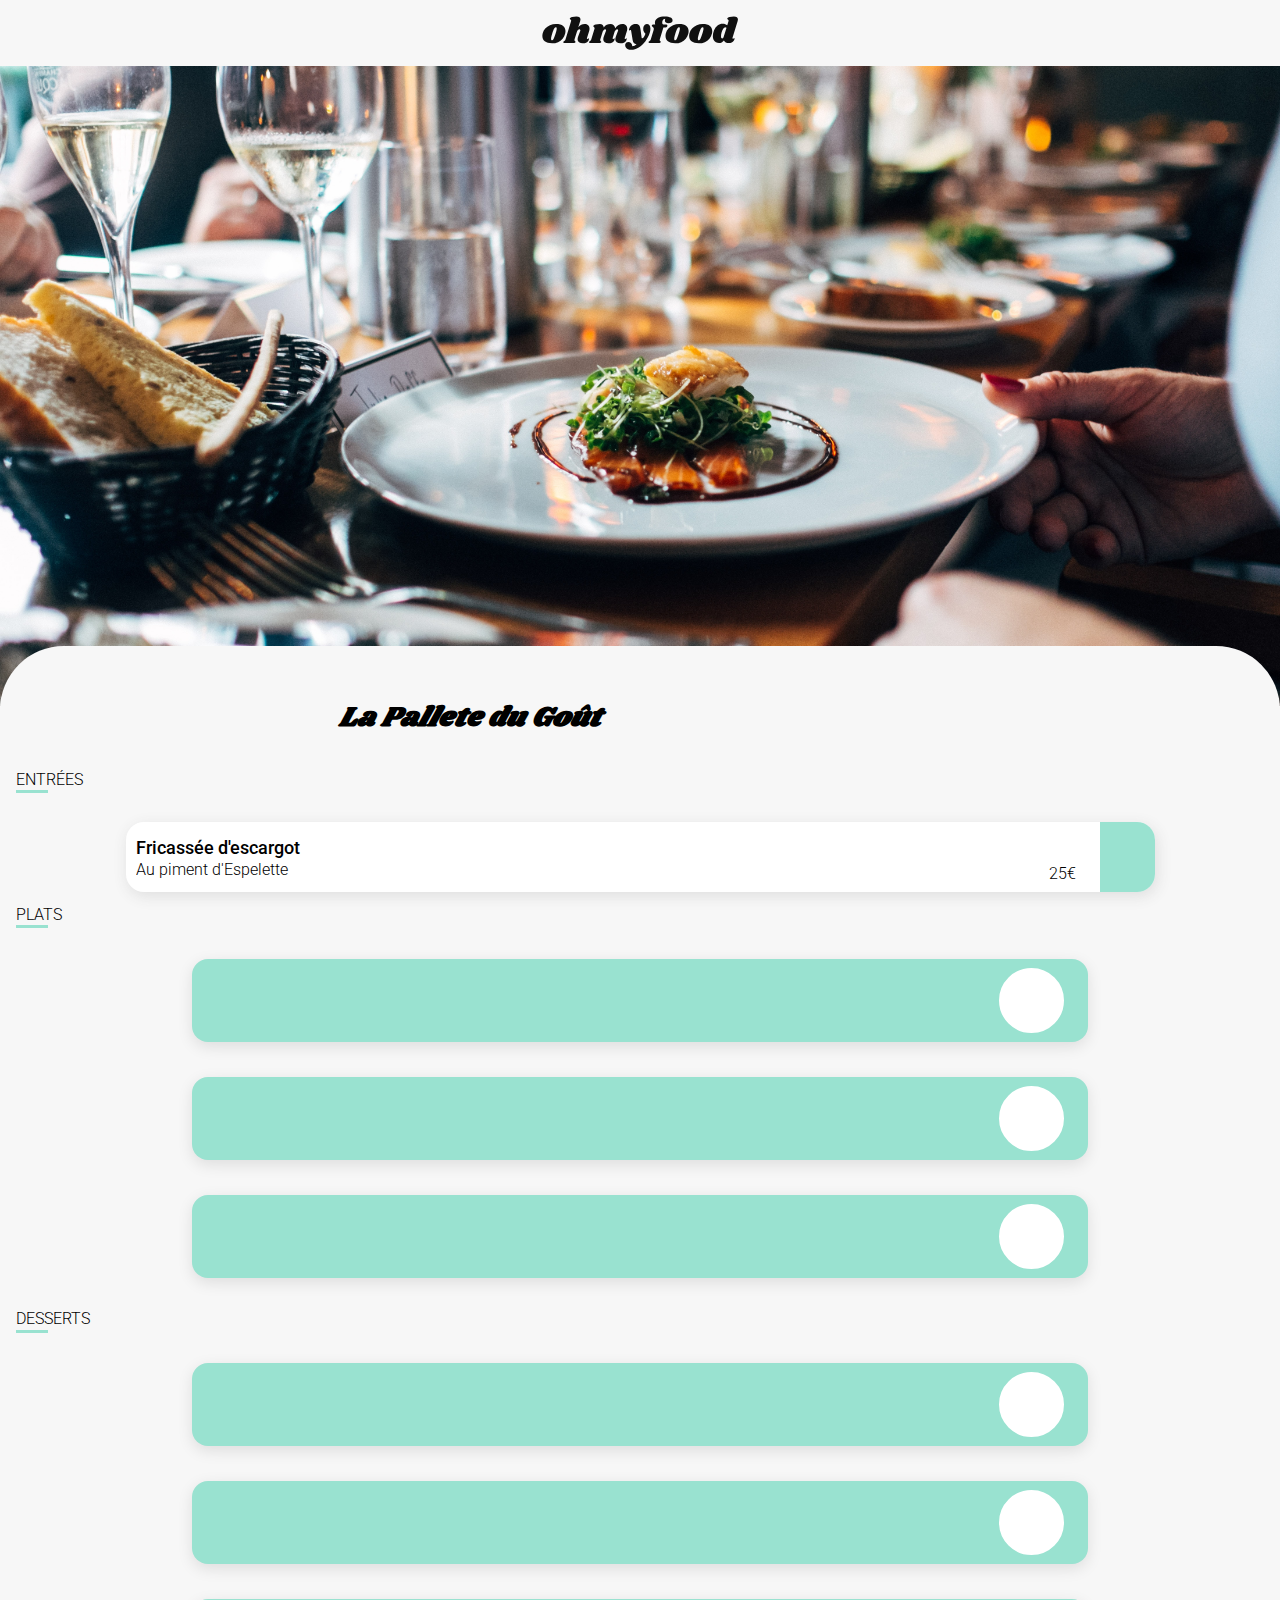
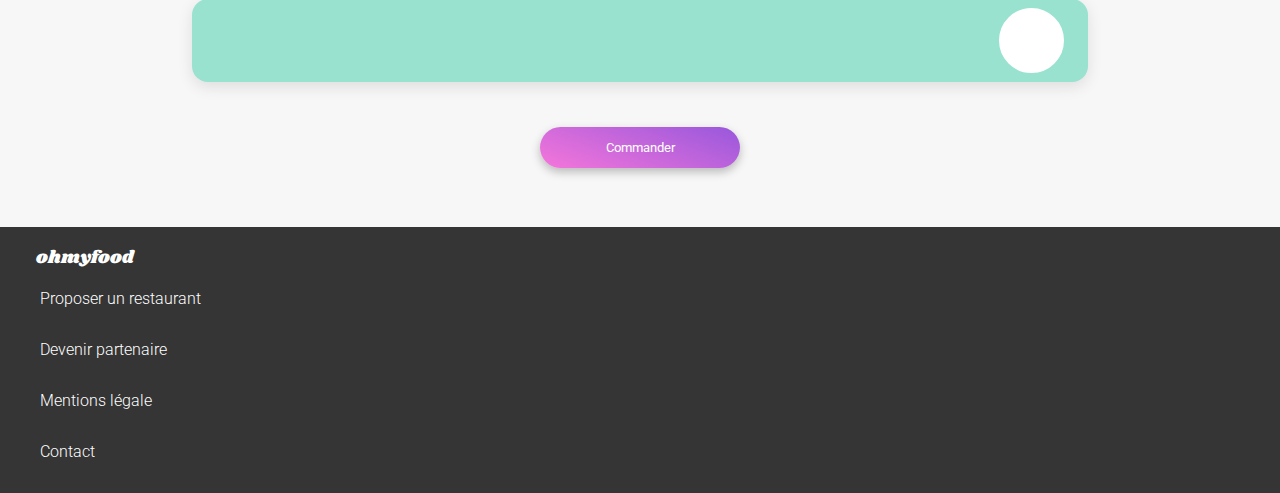
==== Menu-La_Pallete_du_Goût.html @ 1143755c "Ajout aniamtion carte restaurant Version2" ====
<!DOCTYPE html>
<html lang="fr">
<head>
    <meta charset="UTF-8">
    <meta http-equiv="X-UA-Compatible" content="IE=edge">
    <meta name="viewport" content="width=device-width, initial-scale=1.0">  <!--Voir utilisation font awesome svg ou link ? + chnager la couleur d'un svg-->
    <link rel="stylesheet" href="Css/style_restaurants.css">
    <link rel="stylesheet" href="https://cdnjs.cloudflare.com/ajax/libs/font-awesome/6.2.1/css/all.min.css" integrity="sha512-MV7K8+y+gLIBoVD59lQIYicR65iaqukzvf/nwasF0nqhPay5w/9lJmVM2hMDcnK1OnMGCdVK+iQrJ7lzPJQd1w==" crossorigin="anonymous" referrerpolicy="no-referrer" />

    <title>OhMyFood-Menu</title>
</head>
<body>
    <header>
        <div class="header">
        <a href="Index.html">
        <i class="fa-solid fa-arrow-left"></i>
        </a>
        <div class="header__imglogo center__align__items">
        <img src="Images/logo/ohmyfood@2x.svg" alt="logo ohmyfood">
        </div>
        </div>
    </header>
    <div class="background"><img src="Images/restaurants/jay-wennington-N_Y88TWmGwA-unsplash.jpg" alt="La palette du goût"></div>
    <main>
        <div class="title">
        <h1>La Pallete du Goût</h1>
        <i class="fa-solid fa-heart"></i>
        </div>
        <h2>ENTRÉES</h2>
  
                <div class="menu__btn">
                    <div class="menu__text">
                      <h3 class="menu__food">Fricassée d'escargot</h3>
                      <p class="menu__description">Au piment d'Espelette</p>
                    </div>
                    <p class="menu__price">25€</p>
                    <div class="menu__check">
                      <i class="fas fa-check-circle check__ico" aria-hidden="true"></i>
                    </div>
                  </div>
          
        
               
        <div><h2>PLATS</h2>
        <div class="center__align__items">
            <div class="container__2"><i class="fa-solid fa-check"></i> </div>
                 <div class="container__title"><h3>Filet de bœuf aux herbes</h3>
                     <div class="container__texte">
                      <p>Accompagné de sa ribambelle de légumes</p>
                      <p><b>40€</b></p>
                     </div>
                 </div>
             </div>
             <div class="center__align__items">
                <div class="container__2"><i class="fa-solid fa-check"></i> </div>
                     <div class="container__title"><h3>Parmentier de queue de bœuf</h3>
                         <div class="container__texte">
                          <p>À la truffe noire sur sa purée de panais</p>
                          <p><b>35€</b></p>
                         </div>
                     </div>
                 </div>
                 <div class="center__align__items">
                    <div class="container__2"><i class="fa-solid fa-check"></i> </div>
                         <div class="container__title"><h3>Filet de turbot</h3>
                             <div class="container__texte">
                              <p>Aux agrumes</p>
                              <p><b>44€</b></p>
                             </div>
                         </div>
                     </div>
                    </div>
        <div><h2>DESSERTS</h2>
        <div class="center__align__items">
            <div class="container__2"><i class="fa-solid fa-check"></i> </div>
                 <div class="container__title"><h3>Paris-Brest</h3>
                     <div class="container__texte">
                      <p>Revisité</p>
                      <p><b>18€</b></p>
                     </div>
                 </div>
             </div>
             <div class="center__align__items">
                <div class="container__2"><i class="fa-solid fa-check"></i> </div>
                     <div class="container__title"><h3>Macaron au chocolat d'exception </h3>
                         <div class="container__texte">
                          <p>Et glace à la vanille de Madagascar</p>
                          <p><b>22€</b></p>
                         </div>
                     </div>
                 </div>
                 <div class="center__align__items">
                    <div class="container__2"><i class="fa-solid fa-check"></i> </div>
                         <div class="container__title"><h3>Mousse au chocolat </h3>
                             <div class="container__texte">
                              <p>Au piment d'Espelette et à la truffe noire</p>
                              <p><b>23€</b></p>
                             </div>
                         </div>
                     </div>
                    </div>
            <div class="center__align__items">
            <button><a class="Réservezlemenu__button" href="#">Commander</a></button>
            </div>
        </div>
    </main>
    <footer class="footer">
      <a href="Index.html"><h3>ohmyfood</h3></a>
                <ul class="footer__ul">
                    <li class="footer__ul__li"><a href="#"><i class="fa-solid fa-utensils"></i><p>Proposer un restaurant</p></a></li>
                    <li class="footer__ul__li"><a href="#"><i class="fa -solid fa-handshake-angle"></i> <p>Devenir partenaire</p></a></li>
                    <li class="footer__ul__li"><a href="#"><p>Mentions légale</p></a></li>
                    <li class="footer__ul__li"><a href="mailto:joqchimsamuel@gmail.com"><p>Contact</p></a></li>  <!--Ajouter link page Contact-->
                </ul>          
    </footer>
</body>
</html>
---- Css/style_restaurants.css ----
@import url('https://fonts.googleapis.com/css2?family=Roboto:wght@300;500;700&display=swap');
@import url('https://fonts.googleapis.com/css2?family=Shrikhand&display=swap');

h1{
    font-family: 'Shrikhand';
    font-style: italic;
    font-size: 28px;
}
h2{
    font-family: 'Roboto';  
    font-weight: 300;
    font-size:1em;
    margin-left: 1em;
}
h2::after{
    content: "";
    display: block;
    background-color: #99E2D0;
    width: 2rem;
    height: 3px;
    margin-top: 0.1em;
    
}
h3{
    font-family: 'Roboto';
    font-size: 18px;
    font-weight: 500;
}
p{
    font-family: 'Roboto';  
    font-weight: 300;
}
.center__align__items{
    display: flex;
    align-items: center;
    justify-content: center;
}

/*Mobil*/

body{
    display: flex;
    flex-direction: column;
    background-color: #F7F7F7;
    margin: 0px;
    min-height: 100vh;
}

/*Header*/
.header{
   display: flex;
   align-items: center;
   justify-content: center;
    box-shadow: 0px 2px 4px 0px rgba(0, 0, 0, 0.15);
}
.header a{
    font-size: 25px;
    position: absolute;
    top: 22px;
    left:20px;
}

.header__imglogo{ /*Ajout width justify-content ne fonctionne plus */
    padding: 1em;
    position: relative;
    z-index: auto;
}

/*Main*/

.background img{
    width: 100%;
    aspect-ratio: 4/2;
    object-fit: cover;
}
main{
    display: flex;
    flex-direction: column;
    flex-wrap: wrap;
    background-color: #F7F7F7;
    border-radius: 4em;
    padding-top: 2em;
    margin-top: -4em;
}

 .title{
    display: flex;
    align-items: center;
    justify-content: space-evenly;
    
 }
 .container__2{
    display: flex;
    align-items: center;
    justify-content: flex-end;
    position:absolute;
    background-color:#99E2D0;
    box-shadow: 0px 4.011494159698486px 15.043103218078613px 0px rgba(0, 0, 0, 0.1);
    width:70%;
    height: 83px;
    border-radius: 1em;
}
.container__2 i{
    border: solid white;
    background-color: white;
    color: #99E2D0;
    border-radius: 100px;
    margin-right: 1.5em;
}
 .container{
    width: 70%;
    display: flex;
    justify-content: flex-start;
    align-items: center;
    margin-top: 1em;
    background-color: white;
    box-shadow: 0px 4.011494159698486px 15.043103218078613px 0px rgba(0, 0, 0, 0.1);
    border-radius: 1em;
    padding-left: 1em;
    transition: width 10s;
 }
 .container:hover{
    width: 70%;
 }

.animation{
    display: flex;

}
 .conatainer__2 p{
    position: absolute;
    justify-content: flex-end;
    left: 80%;
    top: 604px;
    color: white;
    border-radius: 100px;
    background-color: blue;
    font-size: 2em;
}
.fa-check{
    color: white;
    background-color: #99E2D0;
    border-radius: 0 1em 1em 0;
    padding: 1.85em;
}
 .container__texte{
    display: flex;
    flex-direction: column;
    justify-content: space-around;
    flex: 1;
    
    white-space: nowrap;
    text-overflow: ellipsis;
    overflow: hidden;
 }
 .container__title h3{
    margin-bottom: 0.5em; 
 }
 .container__title p{
    margin-top: 0px;
    text-overflow: ellipsis;
    white-space: nowrap;
    overflow: hidden;
 }
.container__texte b{
    font-weight: 500;
    margin-left: 10em;
}



.menu__btn {
    width: 80%;
    height: 70px;
    margin-left: auto;
    margin-right: auto;
    display: flex;
    justify-content: flex-start;
    align-items: center;
    margin-top: 15px;
    padding-left: 5px;
    background-color: #ffff;
    border-radius: 18px;
    overflow: hidden;
    box-shadow: 2px 4px 15px #dedede;
    transition: 600ms ease-in-out;

}
.menu__text {
    display: flex;
    flex-direction: column;
    justify-content: space-around;
    flex: 1;
    padding: 5px;
    white-space: nowrap;
    text-overflow: ellipsis;
    overflow: hidden;
}
.menu__food {
    display: block;
    white-space: nowrap;
    overflow: hidden;
    text-overflow: ellipsis;
    margin-bottom: 0;
    margin-top: 2px;
}
.menu__description {
    display: block;
    white-space: nowrap;
    overflow: hidden;
    text-overflow: ellipsis;
    margin-bottom: 0;
    margin-top: 2px;
}
.menu__price {
    display: flex;
    align-items: flex-end;
    justify-content: center;
    height: 90%;
    padding-bottom: 10px;
}
.menu__check{
    width: 10%;
    height: 100%;
    display: flex;
    align-items: center;
    justify-content: center;
    background-color:#99E2D0;
    color: white;
    font-size: 1.5em;
    margin-right: -2em;
    margin-left: 1em;
    transition-duration: 1500ms;
}
.menu__btn:hover .menu__check {
    margin-right: 0em;
    visibility: visible;
}
/*buton*/
button{    
    background: linear-gradient(200.64deg, #9356DC -5.2%, #FF79DA 110.74%);
    box-shadow: 0px 4px 10px rgba(0, 0, 0, 0.25);
    border-radius: 25px;
    border: none;
    padding: 1em ;
    width: 15em;
    margin-top:2em;
    margin-bottom: 2em;
}
 button a{
    text-decoration: none;
    font-family: 'Roboto';
    color: white;
}
 button:hover{
    background: linear-gradient(200.64deg, #9256dcd2 -5.2%, #ff79d9d1 110.74%);
    transform: scale(0.95 ,0.95);
    box-shadow: 0px 4px 10px rgb(0 0 0);
    opacity: 0.5;
    transition-duration: 1s;
}

.test{
    margin-top: 1em;
}



/*Footer*/
.footer{
    margin-top: 2em;
    background-color:#353535;
    display: flex;
    flex-wrap: wrap;
    flex-direction: column;
}
.footer h3{
    font-family: 'Shrikhand';
    color:white;
    margin-left: 2em;
}
footer a{
    text-decoration: none;
    color: white;
    display: flex;
    align-items: center;
}
.footer__ul{
    margin-top: -1rem;
   
}
.footer__ul__li{
    color: white;
    list-style: none;
   
}
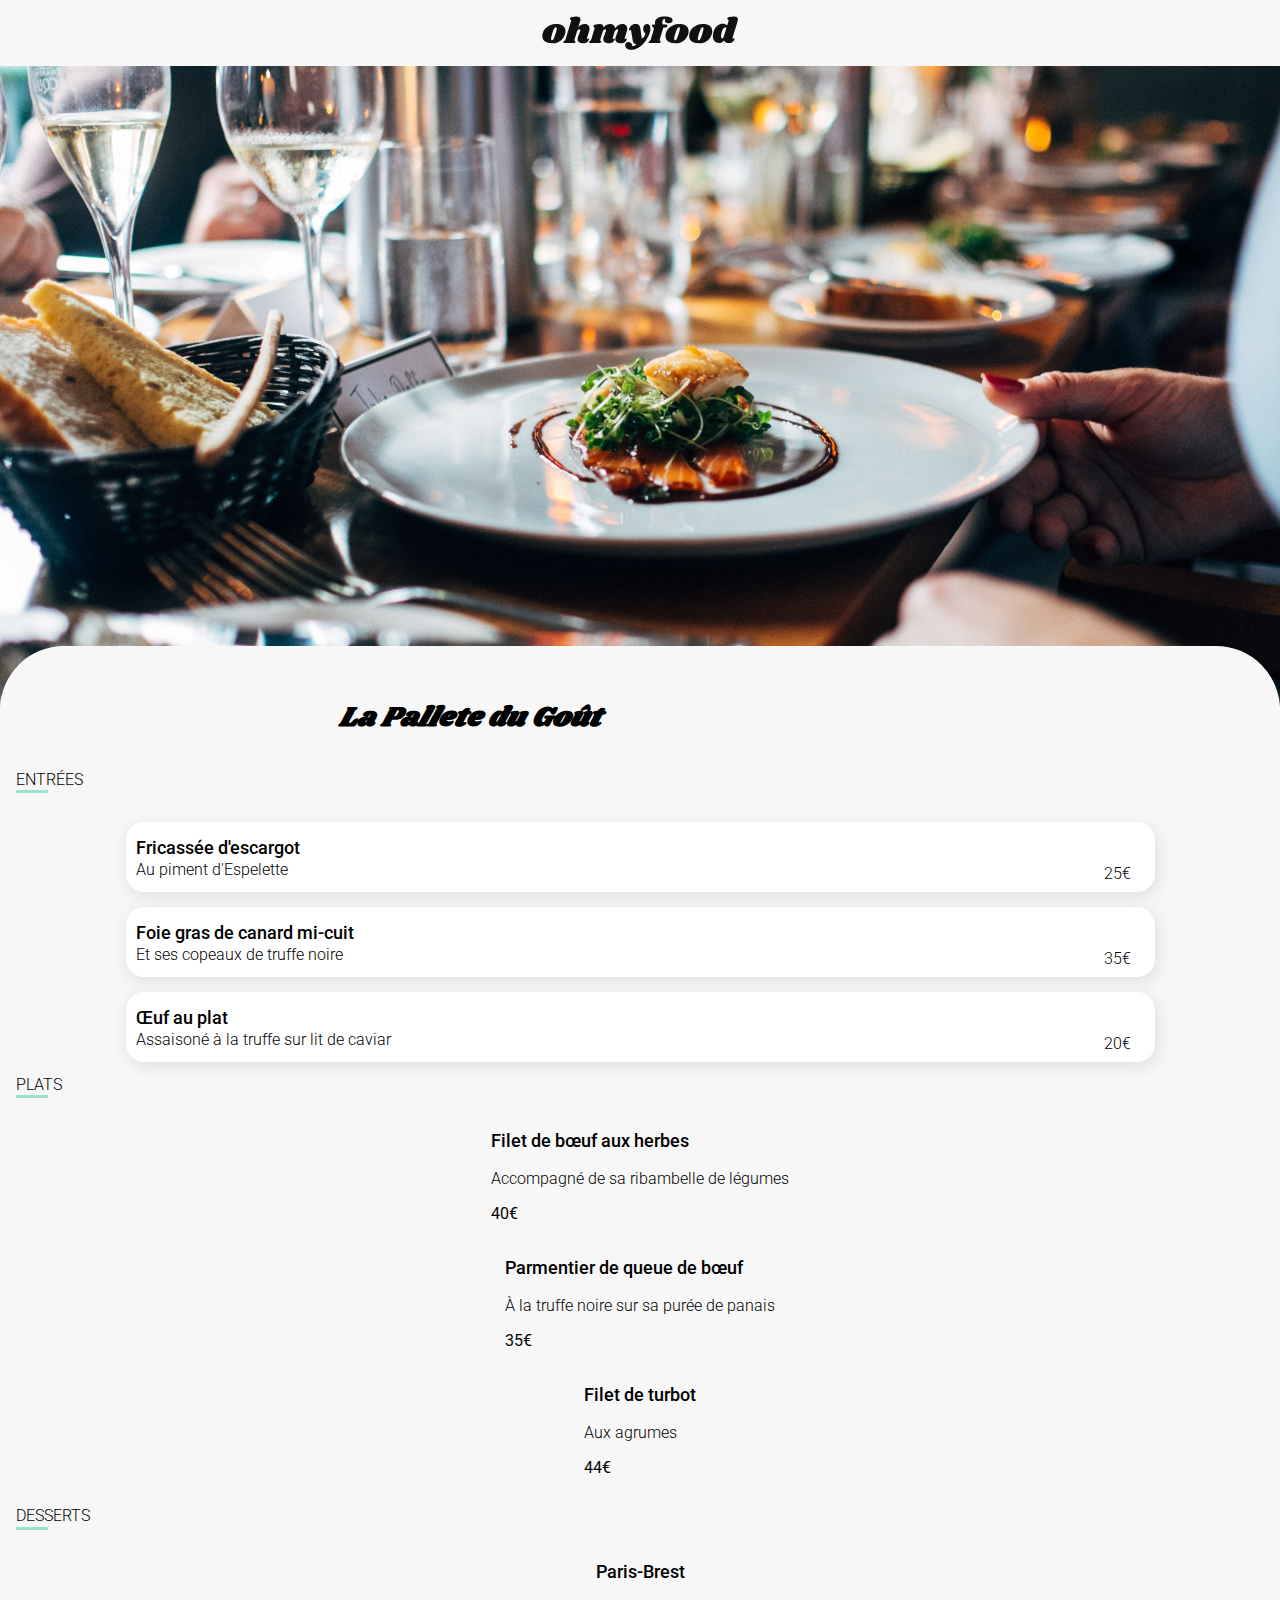
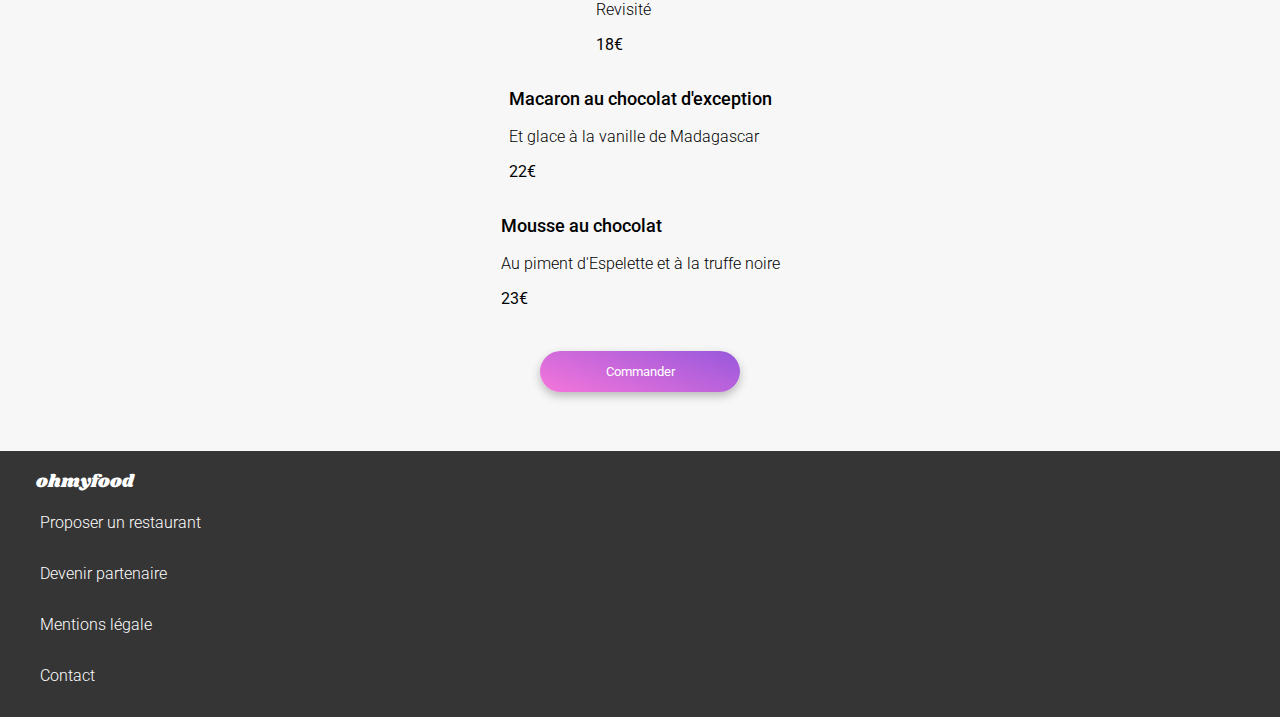
==== commit f1252399: "Ajout animation Entrées" ====
--- a/Menu-La_Pallete_du_Goût.html
+++ b/Menu-La_Pallete_du_Goût.html
@@ -27,7 +27,7 @@
         <i class="fa-solid fa-heart"></i>
         </div>
         <h2>ENTRÉES</h2>
-  
+            <div class="animationPlat">
                 <div class="menu__btn">
                     <div class="menu__text">
                       <h3 class="menu__food">Fricassée d'escargot</h3>
@@ -38,7 +38,27 @@
                       <i class="fas fa-check-circle check__ico" aria-hidden="true"></i>
                     </div>
                   </div>
-          
+                  <div class="menu__btn">
+                    <div class="menu__text">
+                      <h3 class="menu__food"> Foie gras de canard mi-cuit</h3>
+                      <p class="menu__description">Et ses copeaux de truffe noire</p>
+                    </div>
+                    <p class="menu__price">35€</p>
+                    <div class="menu__check">
+                      <i class="fas fa-check-circle check__ico" aria-hidden="true"></i>
+                    </div>
+                  </div>
+                  <div class="menu__btn">
+                    <div class="menu__text">
+                      <h3 class="menu__food">Œuf au plat</h3>
+                      <p class="menu__description">Assaisoné à la truffe sur lit de caviar</p>
+                    </div>
+                    <p class="menu__price">20€</p>
+                    <div class="menu__check">
+                      <i class="fas fa-check-circle check__ico" aria-hidden="true"></i>
+                    </div>
+                  </div>
+            </div>
         
                
         <div><h2>PLATS</h2>
--- a/Css/style_restaurants.css
+++ b/Css/style_restaurants.css
@@ -1,5 +1,10 @@
 @import url('https://fonts.googleapis.com/css2?family=Roboto:wght@300;500;700&display=swap');
 @import url('https://fonts.googleapis.com/css2?family=Shrikhand&display=swap');
+
+:root{
+    --couleurPrincipale:#99E2D0;
+    --animationDuration: 2s;
+}
 
 h1{
     font-family: 'Shrikhand';
@@ -15,7 +20,7 @@
 h2::after{
     content: "";
     display: block;
-    background-color: #99E2D0;
+    background-color: var(--couleurPrincipale);
     width: 2rem;
     height: 3px;
     margin-top: 0.1em;
@@ -51,7 +56,7 @@
    display: flex;
    align-items: center;
    justify-content: center;
-    box-shadow: 0px 2px 4px 0px rgba(0, 0, 0, 0.15);
+   box-shadow: 0px 2px 4px 0px rgba(0, 0, 0, 0.15);
 }
 .header a{
     font-size: 25px;
@@ -89,91 +94,14 @@
     justify-content: space-evenly;
     
  }
- .container__2{
-    display: flex;
-    align-items: center;
-    justify-content: flex-end;
-    position:absolute;
-    background-color:#99E2D0;
-    box-shadow: 0px 4.011494159698486px 15.043103218078613px 0px rgba(0, 0, 0, 0.1);
-    width:70%;
-    height: 83px;
-    border-radius: 1em;
-}
-.container__2 i{
-    border: solid white;
-    background-color: white;
-    color: #99E2D0;
-    border-radius: 100px;
-    margin-right: 1.5em;
-}
- .container{
-    width: 70%;
-    display: flex;
-    justify-content: flex-start;
-    align-items: center;
-    margin-top: 1em;
-    background-color: white;
-    box-shadow: 0px 4.011494159698486px 15.043103218078613px 0px rgba(0, 0, 0, 0.1);
-    border-radius: 1em;
-    padding-left: 1em;
-    transition: width 10s;
+ .animationPlat{
+    animation: animationPlat var(--animationDuration);
  }
- .container:hover{
-    width: 70%;
- }
-
-.animation{
-    display: flex;
-
-}
- .conatainer__2 p{
-    position: absolute;
-    justify-content: flex-end;
-    left: 80%;
-    top: 604px;
-    color: white;
-    border-radius: 100px;
-    background-color: blue;
-    font-size: 2em;
-}
-.fa-check{
-    color: white;
-    background-color: #99E2D0;
-    border-radius: 0 1em 1em 0;
-    padding: 1.85em;
-}
- .container__texte{
-    display: flex;
-    flex-direction: column;
-    justify-content: space-around;
-    flex: 1;
-    
-    white-space: nowrap;
-    text-overflow: ellipsis;
-    overflow: hidden;
- }
- .container__title h3{
-    margin-bottom: 0.5em; 
- }
- .container__title p{
-    margin-top: 0px;
-    text-overflow: ellipsis;
-    white-space: nowrap;
-    overflow: hidden;
- }
-.container__texte b{
-    font-weight: 500;
-    margin-left: 10em;
-}
-
-
 
 .menu__btn {
     width: 80%;
     height: 70px;
-    margin-left: auto;
-    margin-right: auto;
+    margin:auto;
     display: flex;
     justify-content: flex-start;
     align-items: center;
@@ -220,22 +148,47 @@
     padding-bottom: 10px;
 }
 .menu__check{
-    width: 10%;
+    width: 3em;
     height: 100%;
     display: flex;
     align-items: center;
     justify-content: center;
-    background-color:#99E2D0;
+    background-color:var(--couleurPrincipale);
     color: white;
     font-size: 1.5em;
-    margin-right: -2em;
+    margin-right: -3em;
     margin-left: 1em;
     transition-duration: 1500ms;
 }
-.menu__btn:hover .menu__check {
+.menu__btn:hover .menu__check{
     margin-right: 0em;
     visibility: visible;
-}
+    
+}
+.menu__btn:hover .menu__check .fas{
+    animation: animationDote var(--animationDuration);
+}
+
+/*Animation*/
+@keyframes animationPlat{
+    from{ 
+        opacity: 0;
+        transform: translatex(-600px);
+    }
+    to{
+    opacity: 1;
+    }
+}
+@keyframes animationDote {
+   from { 
+    rotate: 0deg;
+}
+   to{
+    rotate: 360deg;
+   }
+    
+}
+
 /*buton*/
 button{    
     background: linear-gradient(200.64deg, #9356DC -5.2%, #FF79DA 110.74%);
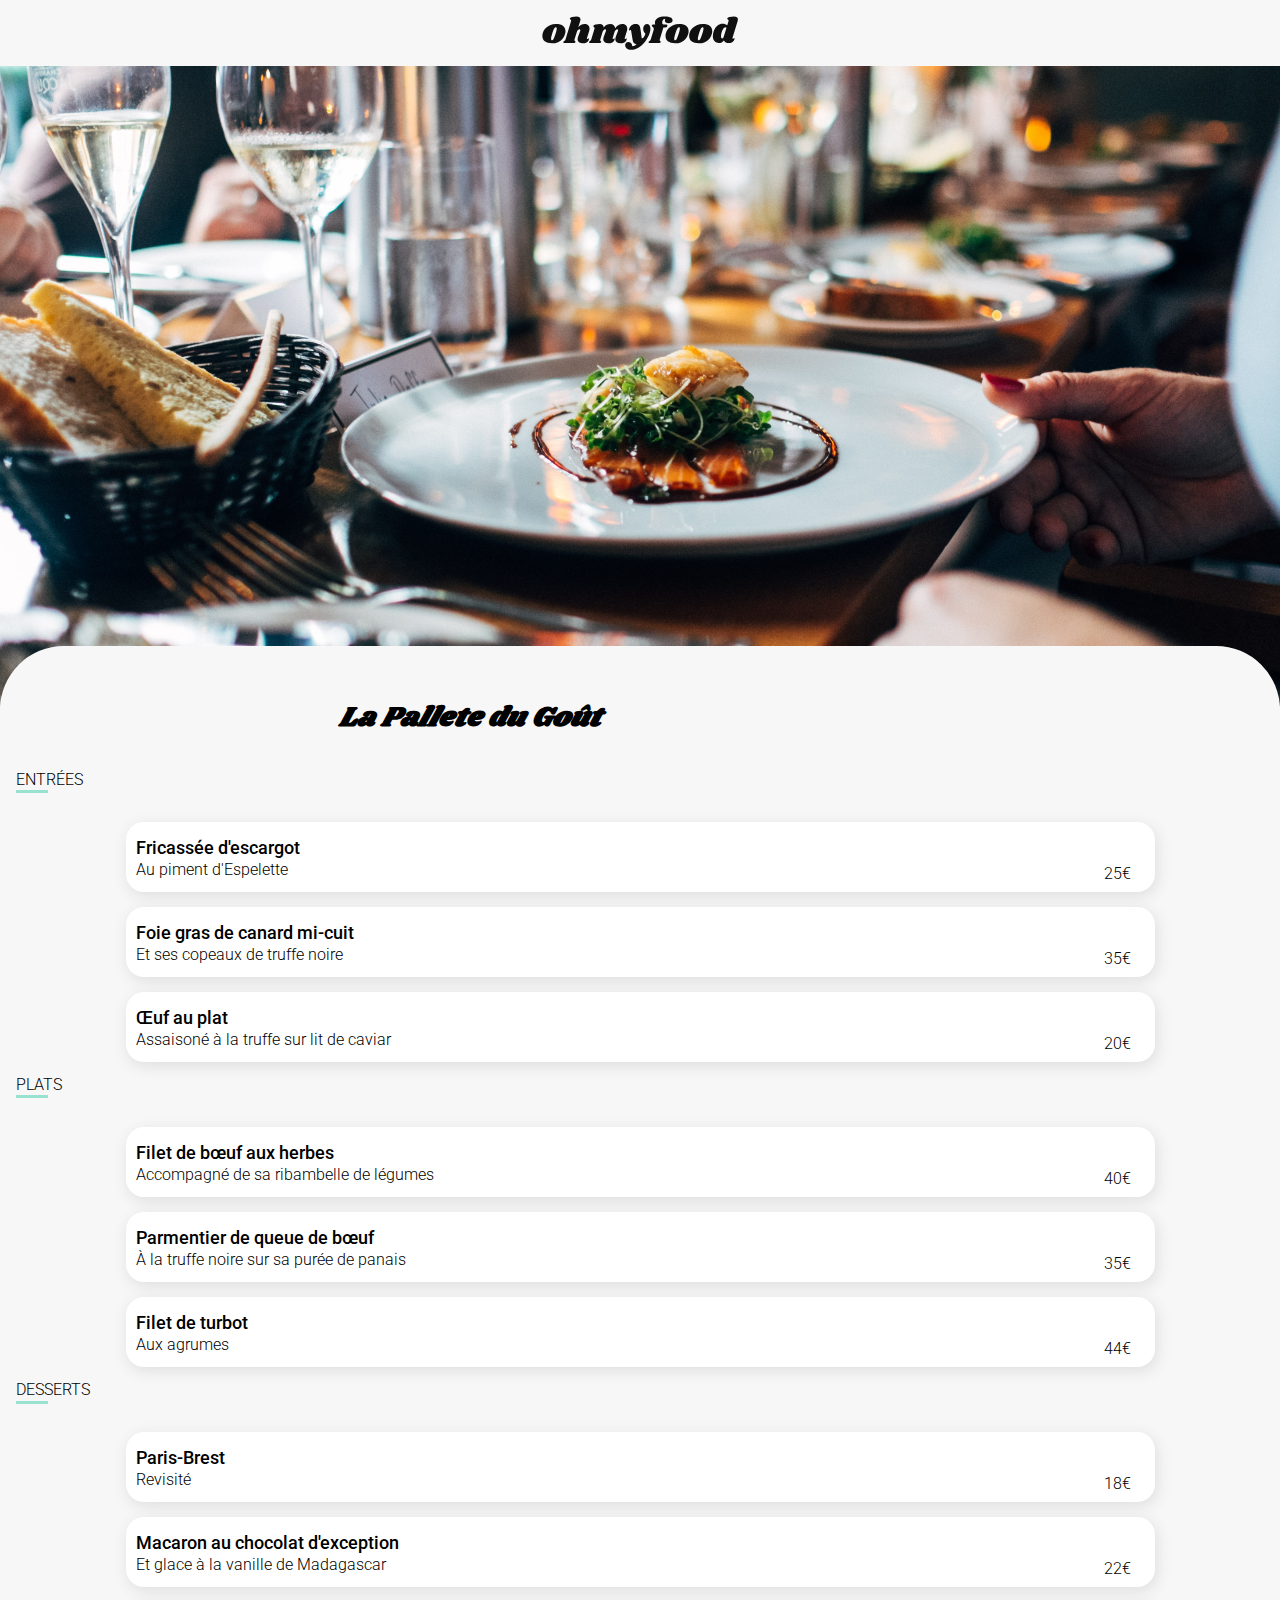
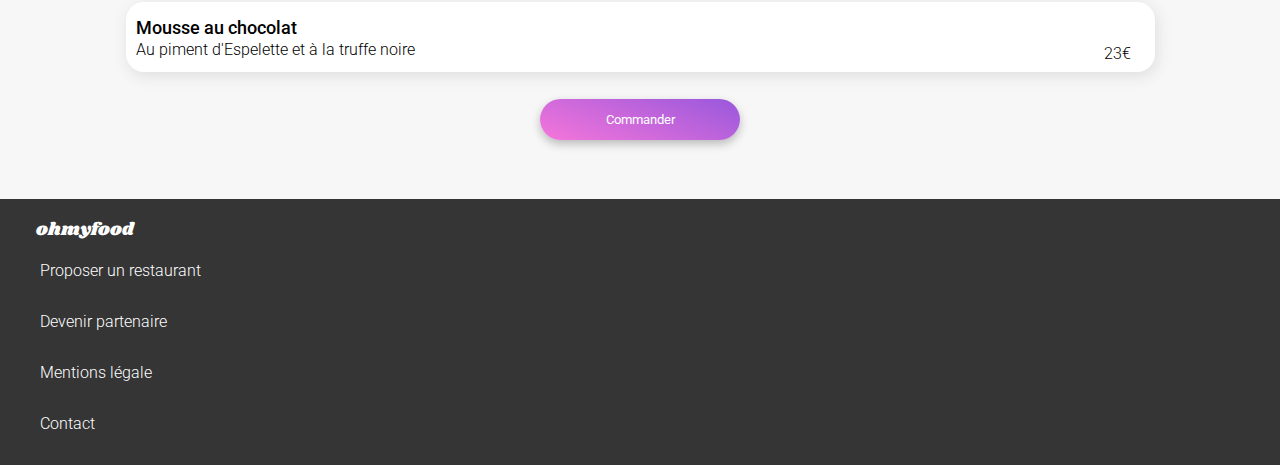
==== commit 488a067e: "Ajout des cartes Plats et Desserts" ====
--- a/Menu-La_Pallete_du_Goût.html
+++ b/Menu-La_Pallete_du_Goût.html
@@ -58,71 +58,76 @@
                       <i class="fas fa-check-circle check__ico" aria-hidden="true"></i>
                     </div>
                   </div>
-            </div>
-        
-               
-        <div><h2>PLATS</h2>
-        <div class="center__align__items">
-            <div class="container__2"><i class="fa-solid fa-check"></i> </div>
-                 <div class="container__title"><h3>Filet de bœuf aux herbes</h3>
-                     <div class="container__texte">
-                      <p>Accompagné de sa ribambelle de légumes</p>
-                      <p><b>40€</b></p>
-                     </div>
-                 </div>
-             </div>
-             <div class="center__align__items">
-                <div class="container__2"><i class="fa-solid fa-check"></i> </div>
-                     <div class="container__title"><h3>Parmentier de queue de bœuf</h3>
-                         <div class="container__texte">
-                          <p>À la truffe noire sur sa purée de panais</p>
-                          <p><b>35€</b></p>
-                         </div>
-                     </div>
-                 </div>
-                 <div class="center__align__items">
-                    <div class="container__2"><i class="fa-solid fa-check"></i> </div>
-                         <div class="container__title"><h3>Filet de turbot</h3>
-                             <div class="container__texte">
-                              <p>Aux agrumes</p>
-                              <p><b>44€</b></p>
-                             </div>
-                         </div>
-                     </div>
-                    </div>
-        <div><h2>DESSERTS</h2>
-        <div class="center__align__items">
-            <div class="container__2"><i class="fa-solid fa-check"></i> </div>
-                 <div class="container__title"><h3>Paris-Brest</h3>
-                     <div class="container__texte">
-                      <p>Revisité</p>
-                      <p><b>18€</b></p>
-                     </div>
-                 </div>
-             </div>
-             <div class="center__align__items">
-                <div class="container__2"><i class="fa-solid fa-check"></i> </div>
-                     <div class="container__title"><h3>Macaron au chocolat d'exception </h3>
-                         <div class="container__texte">
-                          <p>Et glace à la vanille de Madagascar</p>
-                          <p><b>22€</b></p>
-                         </div>
-                     </div>
-                 </div>
-                 <div class="center__align__items">
-                    <div class="container__2"><i class="fa-solid fa-check"></i> </div>
-                         <div class="container__title"><h3>Mousse au chocolat </h3>
-                             <div class="container__texte">
-                              <p>Au piment d'Espelette et à la truffe noire</p>
-                              <p><b>23€</b></p>
-                             </div>
-                         </div>
-                     </div>
-                    </div>
+            </div>               
+        <h2>PLATS</h2>
+        <div class="animationPlat">
+            <div class="menu__btn">
+                <div class="menu__text">
+                  <h3 class="menu__food">Filet de bœuf aux herbes</h3>
+                  <p class="menu__description">Accompagné de sa ribambelle de légumes</p>
+                </div>
+                <p class="menu__price">40€</p>
+                <div class="menu__check">
+                  <i class="fas fa-check-circle check__ico" aria-hidden="true"></i>
+                </div>
+              </div>
+              <div class="menu__btn">
+                <div class="menu__text">
+                  <h3 class="menu__food">Parmentier de queue de bœuf</h3>
+                  <p class="menu__description">À la truffe noire sur sa purée de panais</p>
+                </div>
+                <p class="menu__price">35€</p>
+                <div class="menu__check">
+                  <i class="fas fa-check-circle check__ico" aria-hidden="true"></i>
+                </div>
+              </div>
+              <div class="menu__btn">
+                <div class="menu__text">
+                  <h3 class="menu__food">Filet de turbot</h3>
+                  <p class="menu__description">Aux agrumes</p>
+                </div>
+                <p class="menu__price">44€</p>
+                <div class="menu__check">
+                  <i class="fas fa-check-circle check__ico" aria-hidden="true"></i>
+                </div>
+              </div>
+        </div>
+        <h2>DESSERTS</h2>
+        <div class="animationPlat">
+            <div class="menu__btn">
+                <div class="menu__text">
+                  <h3 class="menu__food">Paris-Brest</h3>
+                  <p class="menu__description">Revisité</p>
+                </div>
+                <p class="menu__price">18€</p>
+                <div class="menu__check">
+                  <i class="fas fa-check-circle check__ico" aria-hidden="true"></i>
+                </div>
+              </div>
+              <div class="menu__btn">
+                <div class="menu__text">
+                  <h3 class="menu__food">Macaron au chocolat d'exception</h3>
+                  <p class="menu__description">Et glace à la vanille de Madagascar</p>
+                </div>
+                <p class="menu__price">22€</p>
+                <div class="menu__check">
+                  <i class="fas fa-check-circle check__ico" aria-hidden="true"></i>
+                </div>
+              </div>
+              <div class="menu__btn">
+                <div class="menu__text">
+                  <h3 class="menu__food">Mousse au chocolat</h3>
+                  <p class="menu__description">Au piment d'Espelette et à la truffe noire</p>
+                </div>
+                <p class="menu__price">23€</p>
+                <div class="menu__check">
+                  <i class="fas fa-check-circle check__ico" aria-hidden="true"></i>
+                </div>
+              </div>
+        </div>
             <div class="center__align__items">
             <button><a class="Réservezlemenu__button" href="#">Commander</a></button>
             </div>
-        </div>
     </main>
     <footer class="footer">
       <a href="Index.html"><h3>ohmyfood</h3></a>
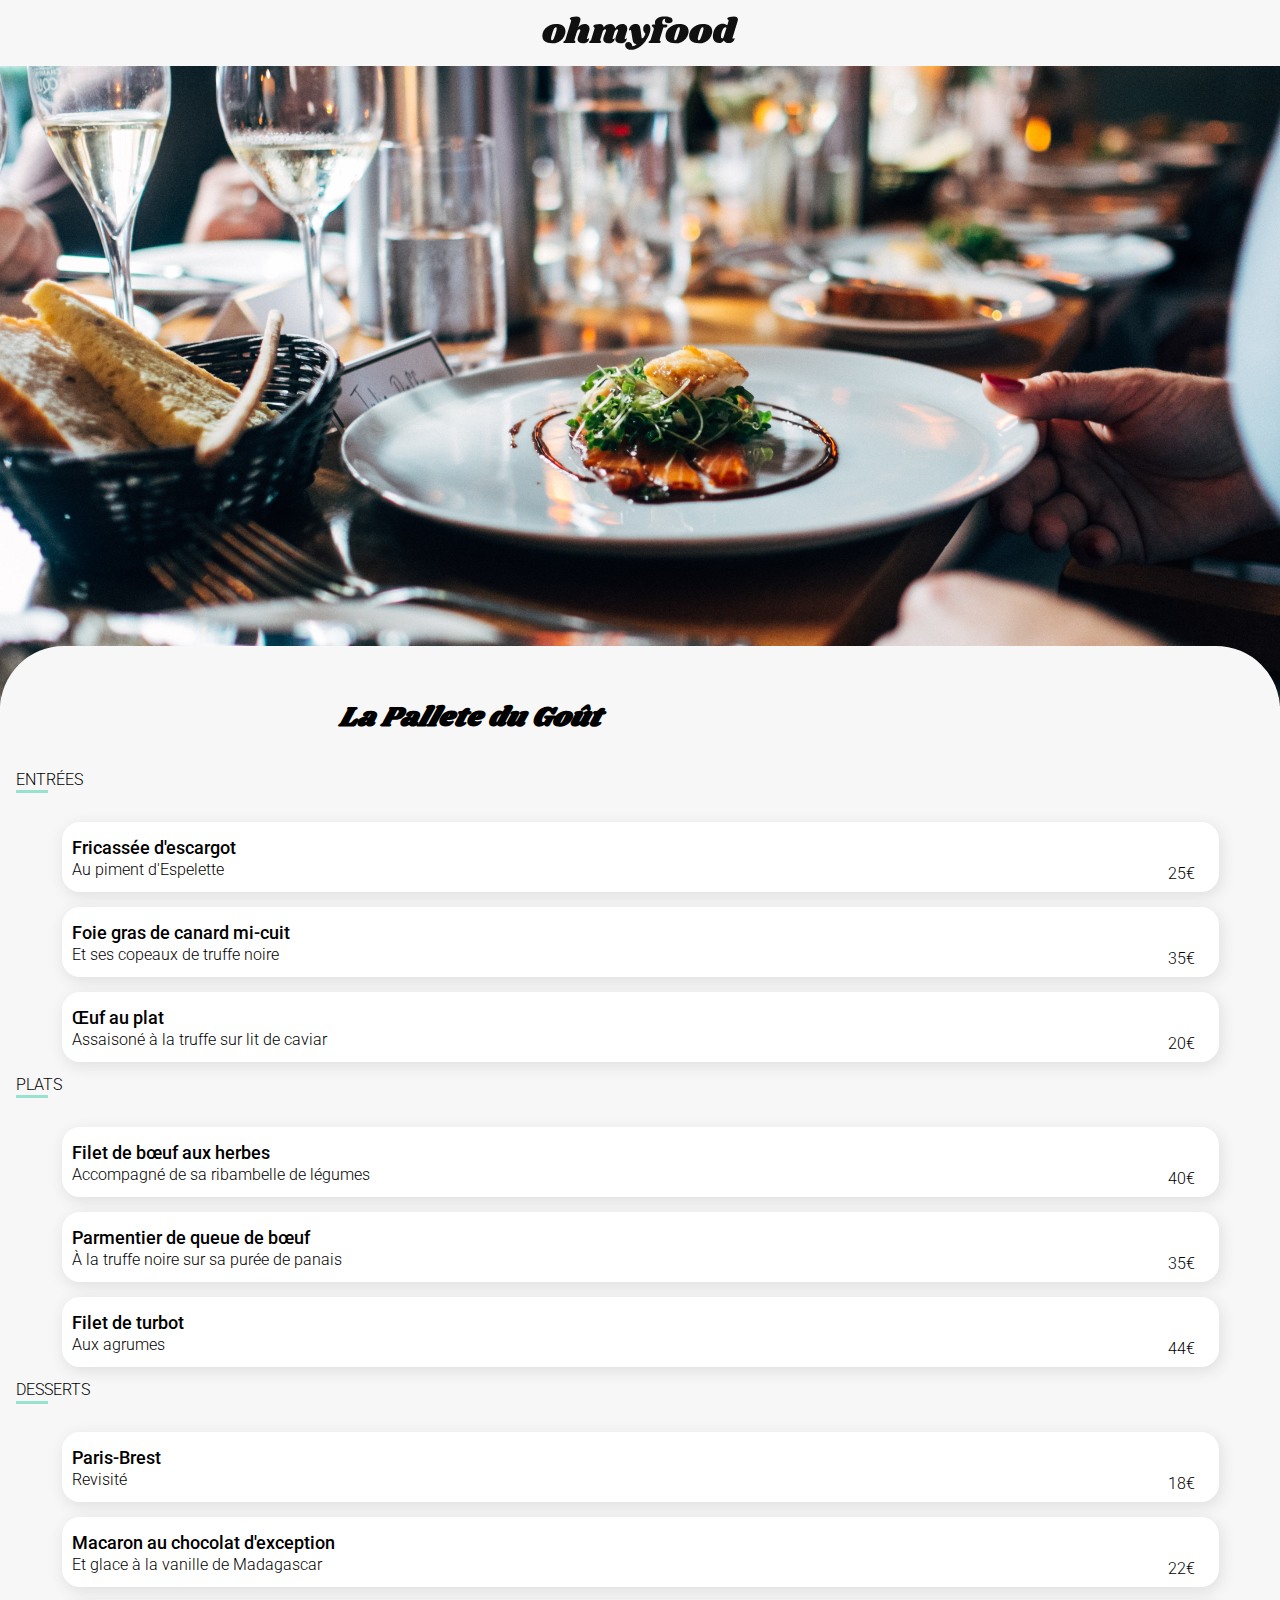
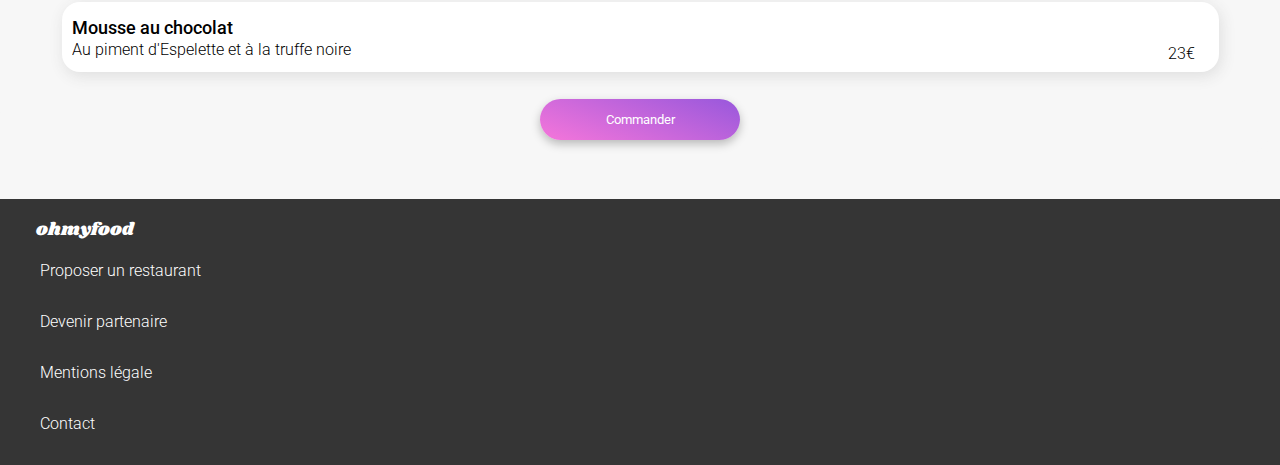
==== commit 090de42c: "Refonte des animations sur la cartes La Pallete du gout" ====
--- a/Menu-La_Pallete_du_Goût.html
+++ b/Menu-La_Pallete_du_Goût.html
@@ -28,7 +28,7 @@
         </div>
         <h2>ENTRÉES</h2>
             <div class="animationPlat">
-                <div class="menu__btn">
+                <div class="menu__btn menu__btn__1">
                     <div class="menu__text">
                       <h3 class="menu__food">Fricassée d'escargot</h3>
                       <p class="menu__description">Au piment d'Espelette</p>
@@ -38,7 +38,7 @@
                       <i class="fas fa-check-circle check__ico" aria-hidden="true"></i>
                     </div>
                   </div>
-                  <div class="menu__btn">
+                  <div class="menu__btn menu__btn__2">
                     <div class="menu__text">
                       <h3 class="menu__food"> Foie gras de canard mi-cuit</h3>
                       <p class="menu__description">Et ses copeaux de truffe noire</p>
@@ -48,7 +48,7 @@
                       <i class="fas fa-check-circle check__ico" aria-hidden="true"></i>
                     </div>
                   </div>
-                  <div class="menu__btn">
+                  <div class="menu__btn menu__btn__3">
                     <div class="menu__text">
                       <h3 class="menu__food">Œuf au plat</h3>
                       <p class="menu__description">Assaisoné à la truffe sur lit de caviar</p>
@@ -61,7 +61,7 @@
             </div>               
         <h2>PLATS</h2>
         <div class="animationPlat">
-            <div class="menu__btn">
+            <div class="menu__btn menu__btn__4">
                 <div class="menu__text">
                   <h3 class="menu__food">Filet de bœuf aux herbes</h3>
                   <p class="menu__description">Accompagné de sa ribambelle de légumes</p>
@@ -71,7 +71,7 @@
                   <i class="fas fa-check-circle check__ico" aria-hidden="true"></i>
                 </div>
               </div>
-              <div class="menu__btn">
+              <div class="menu__btn menu__btn__5">
                 <div class="menu__text">
                   <h3 class="menu__food">Parmentier de queue de bœuf</h3>
                   <p class="menu__description">À la truffe noire sur sa purée de panais</p>
@@ -81,7 +81,7 @@
                   <i class="fas fa-check-circle check__ico" aria-hidden="true"></i>
                 </div>
               </div>
-              <div class="menu__btn">
+              <div class="menu__btn menu__btn__6">
                 <div class="menu__text">
                   <h3 class="menu__food">Filet de turbot</h3>
                   <p class="menu__description">Aux agrumes</p>
@@ -94,7 +94,7 @@
         </div>
         <h2>DESSERTS</h2>
         <div class="animationPlat">
-            <div class="menu__btn">
+            <div class="menu__btn menu__btn__7">
                 <div class="menu__text">
                   <h3 class="menu__food">Paris-Brest</h3>
                   <p class="menu__description">Revisité</p>
@@ -104,7 +104,7 @@
                   <i class="fas fa-check-circle check__ico" aria-hidden="true"></i>
                 </div>
               </div>
-              <div class="menu__btn">
+              <div class="menu__btn menu__btn__8">
                 <div class="menu__text">
                   <h3 class="menu__food">Macaron au chocolat d'exception</h3>
                   <p class="menu__description">Et glace à la vanille de Madagascar</p>
@@ -114,7 +114,7 @@
                   <i class="fas fa-check-circle check__ico" aria-hidden="true"></i>
                 </div>
               </div>
-              <div class="menu__btn">
+              <div class="menu__btn menu__btn__9">
                 <div class="menu__text">
                   <h3 class="menu__food">Mousse au chocolat</h3>
                   <p class="menu__description">Au piment d'Espelette et à la truffe noire</p>
--- a/Css/style_restaurants.css
+++ b/Css/style_restaurants.css
@@ -3,7 +3,8 @@
 
 :root{
     --couleurPrincipale:#99E2D0;
-    --animationDuration: 2s;
+    --animationDuration: 1s;
+    --animationDelay: 0s;
 }
 
 h1{
@@ -63,6 +64,7 @@
     position: absolute;
     top: 22px;
     left:20px;
+    color: black;
 }
 
 .header__imglogo{ /*Ajout width justify-content ne fonctionne plus */
@@ -94,12 +96,8 @@
     justify-content: space-evenly;
     
  }
- .animationPlat{
-    animation: animationPlat var(--animationDuration);
- }
-
 .menu__btn {
-    width: 80%;
+    width: 90%;
     height: 70px;
     margin:auto;
     display: flex;
@@ -111,9 +109,48 @@
     border-radius: 18px;
     overflow: hidden;
     box-shadow: 2px 4px 15px #dedede;
-    transition: 600ms ease-in-out;
-
-}
+    transition: var(--animationDuration) ease-in-out;
+}
+.menu__btn__1{
+    animation: animationPlat var(--animationDuration);
+    animation-fill-mode: backwards;animation-delay: 0.1s;
+}
+.menu__btn__2{
+    animation: animationPlat var(--animationDuration);
+    animation-fill-mode: backwards;animation-delay: 0.2s;
+}
+.menu__btn__3{
+    animation: animationPlat var(--animationDuration);
+    animation-fill-mode: backwards;animation-delay: 0.4s;
+}
+.menu__btn__4{
+    animation: animationPlat var(--animationDuration);
+    animation-fill-mode: backwards;animation-delay: 0.6s;
+}
+.menu__btn__5{
+    animation: animationPlat var(--animationDuration);
+    animation-fill-mode: backwards;animation-delay: 0.8s;
+}
+.menu__btn__6{
+    animation: animationPlat var(--animationDuration);
+    animation-fill-mode: backwards;animation-delay: 1s;
+}
+.menu__btn__7{
+    animation: animationPlat var(--animationDuration);
+    animation-fill-mode: backwards;animation-delay: 1.2s;
+}
+.menu__btn__8{
+    animation: animationPlat var(--animationDuration);
+    animation-fill-mode: backwards;animation-delay: 1.4s;
+}
+.menu__btn__9{
+    animation: animationPlat var(--animationDuration);
+    animation-fill-mode: backwards;animation-delay: 1.6s;
+}
+
+
+
+
 .menu__text {
     display: flex;
     flex-direction: column;
@@ -158,7 +195,7 @@
     font-size: 1.5em;
     margin-right: -3em;
     margin-left: 1em;
-    transition-duration: 1500ms;
+    transition-duration: 1000ms;
 }
 .menu__btn:hover .menu__check{
     margin-right: 0em;
@@ -166,14 +203,15 @@
     
 }
 .menu__btn:hover .menu__check .fas{
-    animation: animationDote var(--animationDuration);
+    animation: animationDote 1s;
 }
 
 /*Animation*/
 @keyframes animationPlat{
     from{ 
         opacity: 0;
-        transform: translatex(-600px);
+        transform: translatey(200px);
+
     }
     to{
     opacity: 1;
@@ -232,6 +270,9 @@
     color:white;
     margin-left: 2em;
 }
+.footer h3:hover{
+    color: #ff79d9d1 ;  /* linear-gradient(200.64deg, #9256dcd2 -5.2%, #ff79d9d1 110.74%); Voir avec mentor */
+}
 footer a{
     text-decoration: none;
     color: white;
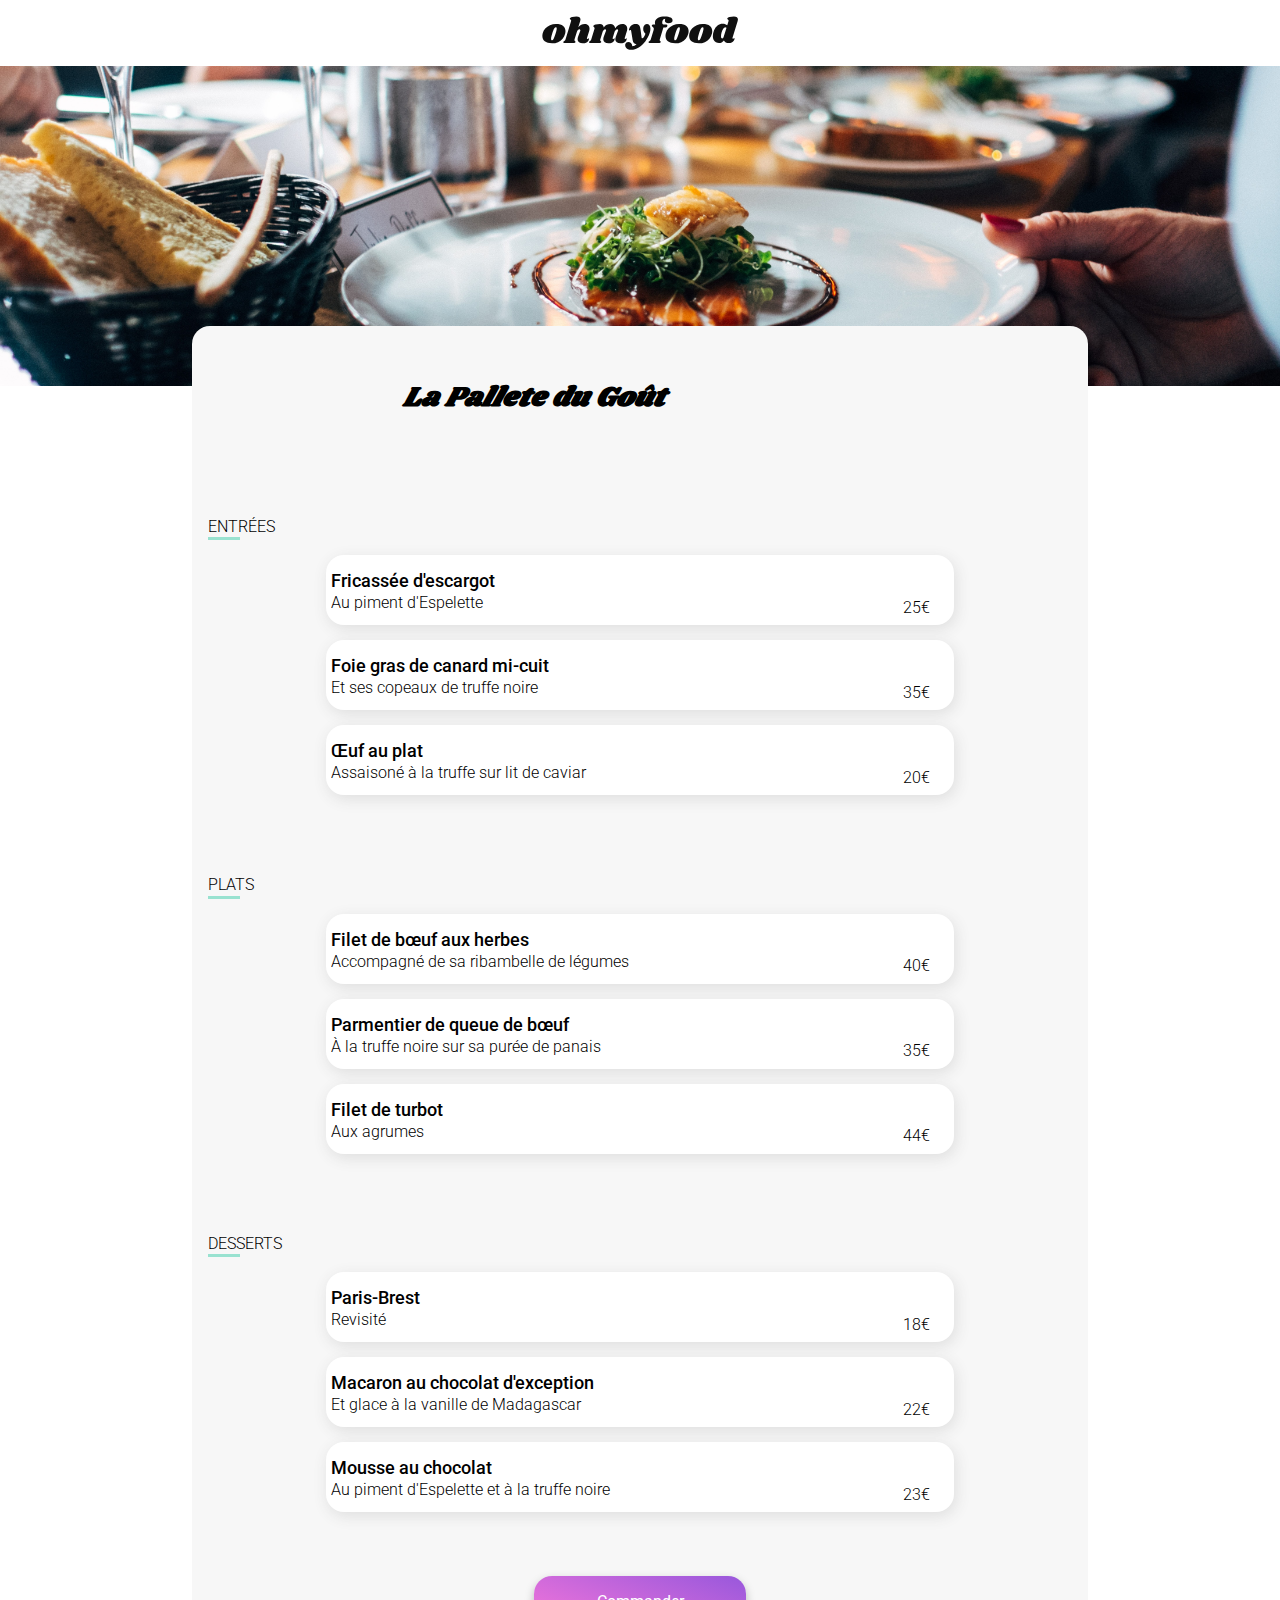
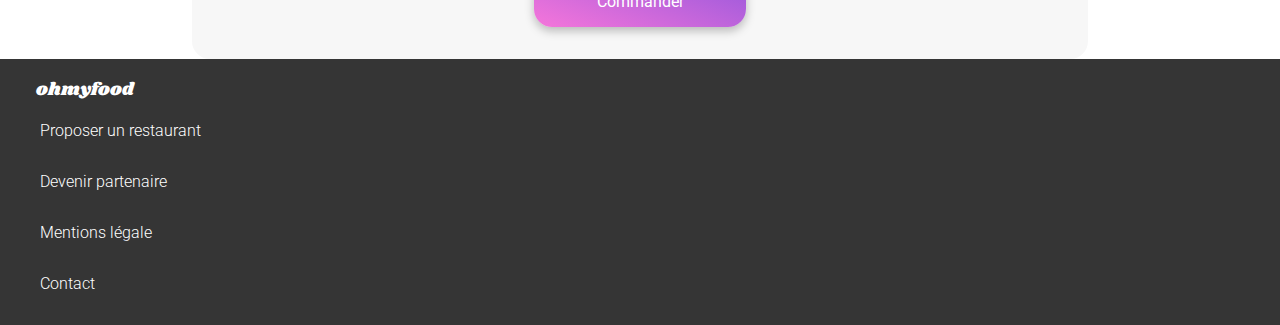
==== commit 1ee7de8f: "Passage aux w3c index.html" ====
--- a/Menu-La_Pallete_du_Goût.html
+++ b/Menu-La_Pallete_du_Goût.html
@@ -5,9 +5,10 @@
     <meta http-equiv="X-UA-Compatible" content="IE=edge">
     <meta name="viewport" content="width=device-width, initial-scale=1.0">  <!--Voir utilisation font awesome svg ou link ? + chnager la couleur d'un svg-->
     <link rel="stylesheet" href="Css/style_restaurants.css">
-    <link rel="stylesheet" href="https://cdnjs.cloudflare.com/ajax/libs/font-awesome/6.2.1/css/all.min.css" integrity="sha512-MV7K8+y+gLIBoVD59lQIYicR65iaqukzvf/nwasF0nqhPay5w/9lJmVM2hMDcnK1OnMGCdVK+iQrJ7lzPJQd1w==" crossorigin="anonymous" referrerpolicy="no-referrer" />
+    <link rel="stylesheet" href="https://cdnjs.cloudflare.com/ajax/libs/font-awesome/6.2.1/css/all.min.css" integrity="sha512-MV7K8+y+gLIBoVD59lQIYicR65iaqukzvf/nwasF0nqhPay5w/9lJmVM2hMDcnK1OnMGCdVK+iQrJ7lzPJQd1w==" crossorigin="anonymous" referrerpolicy="no-referrer"/>
+    <title>OhMyFood-Menu</title>
 
-    <title>OhMyFood-Menu</title>
+    
 </head>
 <body>
     <header>
@@ -24,7 +25,7 @@
     <main>
         <div class="title">
         <h1>La Pallete du Goût</h1>
-        <i class="fa-solid fa-heart"></i>
+        <div class="restaurants__card__heart__empty"><i class="fa-regular fa-heart"></i></div>
         </div>
         <h2>ENTRÉES</h2>
             <div class="animationPlat">
@@ -126,7 +127,7 @@
               </div>
         </div>
             <div class="center__align__items">
-            <button><a class="Réservezlemenu__button" href="#">Commander</a></button>
+            <a class="Réservezlemenu__button" href="#">Commander</a>
             </div>
     </main>
     <footer class="footer">
--- a/Css/style_restaurants.css
+++ b/Css/style_restaurants.css
@@ -3,8 +3,10 @@
 
 :root{
     --couleurPrincipale:#99E2D0;
-    --animationDuration: 1s;
+    --animationDuration: 0.5s;
     --animationDelay: 0s;
+    --backgroundLinearGradient:linear-gradient(200.64deg, #9356DC -5.2%, #FF79DA 110.74%);
+    --borderRadius: 18px;
 }
 
 h1{
@@ -17,6 +19,8 @@
     font-weight: 300;
     font-size:1em;
     margin-left: 1em;
+    margin-bottom: 0;
+    margin-top: 5em;
 }
 h2::after{
     content: "";
@@ -47,7 +51,7 @@
 body{
     display: flex;
     flex-direction: column;
-    background-color: #F7F7F7;
+    background-color: white;
     margin: 0px;
     min-height: 100vh;
 }
@@ -66,7 +70,6 @@
     left:20px;
     color: black;
 }
-
 .header__imglogo{ /*Ajout width justify-content ne fonctionne plus */
     padding: 1em;
     position: relative;
@@ -85,17 +88,19 @@
     flex-direction: column;
     flex-wrap: wrap;
     background-color: #F7F7F7;
-    border-radius: 4em;
+    border-radius: var(--borderRadius);
     padding-top: 2em;
     margin-top: -4em;
 }
-
  .title{
     display: flex;
     align-items: center;
-    justify-content: space-evenly;
-    
+    justify-content: space-evenly; 
  }
+ .fa-regular{
+    font-size: 2em;
+ }
+ 
 .menu__btn {
     width: 90%;
     height: 70px;
@@ -103,10 +108,9 @@
     display: flex;
     justify-content: flex-start;
     align-items: center;
-    margin-top: 15px;
-    padding-left: 5px;
+    margin-top: 15px;   
     background-color: #ffff;
-    border-radius: 18px;
+    border-radius: var(--borderRadius);
     overflow: hidden;
     box-shadow: 2px 4px 15px #dedede;
     transition: var(--animationDuration) ease-in-out;
@@ -147,10 +151,10 @@
     animation: animationPlat var(--animationDuration);
     animation-fill-mode: backwards;animation-delay: 1.6s;
 }
-
-
-
-
+.menu__btn__10{
+    animation: animationPlat var(--animationDuration);
+    animation-fill-mode: backwards;animation-delay: 1.8s;
+}
 .menu__text {
     display: flex;
     flex-direction: column;
@@ -199,8 +203,6 @@
 }
 .menu__btn:hover .menu__check{
     margin-right: 0em;
-    visibility: visible;
-    
 }
 .menu__btn:hover .menu__check .fas{
     animation: animationDote 1s;
@@ -211,7 +213,6 @@
     from{ 
         opacity: 0;
         transform: translatey(200px);
-
     }
     to{
     opacity: 1;
@@ -219,47 +220,43 @@
 }
 @keyframes animationDote {
    from { 
-    rotate: 0deg;
+     transform: rotate(0deg);
 }
    to{
-    rotate: 360deg;
-   }
-    
+    transform: rotate(360deg);
+   }   
 }
 
 /*buton*/
-button{    
+
+.Réservezlemenu__button {    
+    display: flex;
+    justify-content: center;
     background: linear-gradient(200.64deg, #9356DC -5.2%, #FF79DA 110.74%);
     box-shadow: 0px 4px 10px rgba(0, 0, 0, 0.25);
-    border-radius: 25px;
+    border-radius: var(--borderRadius);
     border: none;
     padding: 1em ;
-    width: 15em;
-    margin-top:2em;
+    width: 20%;
+    margin-top:4em;
     margin-bottom: 2em;
-}
- button a{
+    transition-duration: 0.5s;
     text-decoration: none;
     font-family: 'Roboto';
     color: white;
 }
- button:hover{
+.Réservezlemenu__button:hover{
     background: linear-gradient(200.64deg, #9256dcd2 -5.2%, #ff79d9d1 110.74%);
     transform: scale(0.95 ,0.95);
     box-shadow: 0px 4px 10px rgb(0 0 0);
     opacity: 0.5;
-    transition-duration: 1s;
-}
-
+}
 .test{
     margin-top: 1em;
 }
 
-
-
 /*Footer*/
 .footer{
-    margin-top: 2em;
     background-color:#353535;
     display: flex;
     flex-wrap: wrap;
@@ -271,7 +268,7 @@
     margin-left: 2em;
 }
 .footer h3:hover{
-    color: #ff79d9d1 ;  /* linear-gradient(200.64deg, #9256dcd2 -5.2%, #ff79d9d1 110.74%); Voir avec mentor */
+    color: #ff79d9d1 ; 
 }
 footer a{
     text-decoration: none;
@@ -288,3 +285,22 @@
     list-style: none;
    
 }
+
+
+/*Desktop*/
+
+@media screen and ( min-width: 992px)
+{
+
+main{
+    margin-left: auto;
+    margin-right: auto ;
+    width: 70%;
+}
+.menu__btn{
+    width: 70%;
+}
+.background img{
+    aspect-ratio: 4/1;
+}
+}
